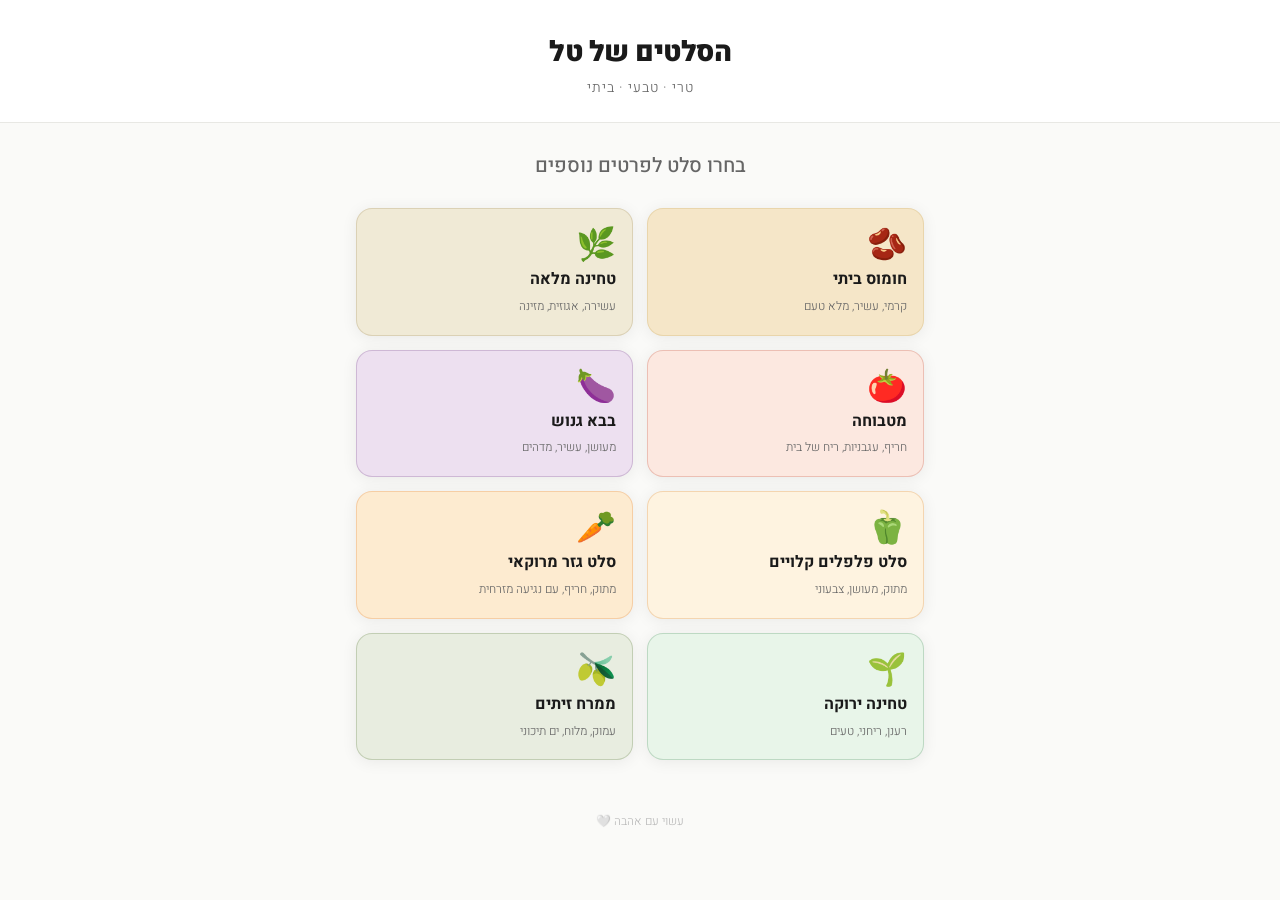
==== index.html @ 0dfb6240 "Initial site: הסלטים של טל Customer-facing dip pages with QR code support, admin management panel, a" ====
<!DOCTYPE html>
<html lang="he" dir="rtl">
<head>
  <meta charset="UTF-8" />
  <meta name="viewport" content="width=device-width, initial-scale=1.0" />
  <title>הסלטים של טל</title>
  <meta name="description" content="סלטים ביתיים טריים, טבעיים, עם אהבה" />
  <link rel="stylesheet" href="styles.css" />
</head>
<body>

  <header class="site-header">
    <div class="brand">הסלטים של טל</div>
    <div class="tagline">טרי · טבעי · ביתי</div>
  </header>

  <div class="page-intro">
    <h2>בחרו סלט לפרטים נוספים</h2>
  </div>

  <div class="dips-grid" id="dips-grid">
    <!-- Cards injected by JS -->
  </div>

  <footer class="site-footer">
    עשוי עם אהבה 🤍
  </footer>

  <script src="data.js"></script>
  <script>
    const grid = document.getElementById('dips-grid');

    Object.entries(dips).forEach(([id, dip]) => {
      const card = document.createElement('a');
      card.href = `dip.html?id=${id}`;
      card.className = 'dip-card';
      card.style.borderColor = dip.accent + '44';
      card.style.background = dip.color;

      card.innerHTML = `
        <span class="card-emoji">${dip.emoji}</span>
        <div class="card-name">${dip.name}</div>
        <div class="card-tagline">${dip.tagline}</div>
      `;

      grid.appendChild(card);
    });
  </script>

</body>
</html>
---- styles.css ----
@import url('https://fonts.googleapis.com/css2?family=Heebo:wght@300;400;500;700;900&display=swap');

*, *::before, *::after {
  box-sizing: border-box;
  margin: 0;
  padding: 0;
}

:root {
  --bg: #fafaf8;
  --text: #1a1a1a;
  --text-muted: #666;
  --border: #e8e8e4;
  --card-shadow: 0 2px 16px rgba(0,0,0,0.07);
  --radius: 16px;
  --radius-sm: 10px;
}

html {
  direction: rtl;
  font-family: 'Heebo', sans-serif;
  background: var(--bg);
  color: var(--text);
  -webkit-font-smoothing: antialiased;
}

body {
  min-height: 100vh;
  padding-bottom: 48px;
}

/* ── Header ── */
.site-header {
  padding: 32px 24px 24px;
  text-align: center;
  border-bottom: 1px solid var(--border);
  background: #fff;
}

.site-header .brand {
  font-size: 28px;
  font-weight: 900;
  letter-spacing: -0.5px;
  color: var(--text);
}

.site-header .tagline {
  font-size: 14px;
  font-weight: 300;
  color: var(--text-muted);
  margin-top: 4px;
  letter-spacing: 1px;
}

/* ── Index page grid ── */
.page-intro {
  padding: 28px 24px 8px;
  text-align: center;
}

.page-intro h2 {
  font-size: 20px;
  font-weight: 500;
  color: var(--text-muted);
}

.dips-grid {
  display: grid;
  grid-template-columns: 1fr 1fr;
  gap: 14px;
  padding: 20px 16px;
  max-width: 600px;
  margin: 0 auto;
}

.dip-card {
  background: #fff;
  border-radius: var(--radius);
  box-shadow: var(--card-shadow);
  padding: 20px 16px;
  text-decoration: none;
  color: inherit;
  display: flex;
  flex-direction: column;
  gap: 8px;
  transition: transform 0.15s ease, box-shadow 0.15s ease;
  border: 1.5px solid transparent;
  cursor: pointer;
}

.dip-card:active {
  transform: scale(0.97);
}

.dip-card .card-emoji {
  font-size: 32px;
  line-height: 1;
}

.dip-card .card-name {
  font-size: 16px;
  font-weight: 700;
  line-height: 1.3;
}

.dip-card .card-tagline {
  font-size: 12px;
  font-weight: 300;
  color: var(--text-muted);
  line-height: 1.4;
}

/* ── Dip detail page ── */
.dip-page {
  max-width: 480px;
  margin: 0 auto;
  padding: 0 0 40px;
}

.dip-hero {
  padding: 36px 24px 28px;
  text-align: center;
}

.dip-hero .dip-emoji {
  font-size: 64px;
  line-height: 1;
  margin-bottom: 16px;
  display: block;
}

.dip-hero .dip-name {
  font-size: 32px;
  font-weight: 900;
  letter-spacing: -0.5px;
}

.dip-hero .dip-tagline {
  font-size: 16px;
  font-weight: 300;
  color: var(--text-muted);
  margin-top: 6px;
  font-style: italic;
}

.section-card {
  background: #fff;
  border-radius: var(--radius);
  box-shadow: var(--card-shadow);
  margin: 0 16px 14px;
  overflow: hidden;
}

.section-card .section-label {
  font-size: 11px;
  font-weight: 700;
  letter-spacing: 1.5px;
  text-transform: uppercase;
  color: var(--text-muted);
  padding: 16px 20px 4px;
}

.section-card .section-body {
  padding: 8px 20px 20px;
  font-size: 15px;
  font-weight: 400;
  line-height: 1.7;
  color: var(--text);
}

.ingredients-list {
  list-style: none;
  display: flex;
  flex-wrap: wrap;
  gap: 8px;
  padding: 8px 20px 20px;
}

.ingredients-list li {
  font-size: 13px;
  font-weight: 500;
  padding: 5px 12px;
  border-radius: 99px;
  background: var(--bg);
  border: 1px solid var(--border);
}

.uses-list {
  list-style: none;
  padding: 8px 20px 20px;
  display: flex;
  flex-direction: column;
  gap: 10px;
}

.uses-list li {
  font-size: 15px;
  display: flex;
  align-items: flex-start;
  gap: 10px;
}

.uses-list li::before {
  content: "✓";
  font-weight: 700;
  flex-shrink: 0;
  margin-top: 2px;
}

/* ── Back button ── */
.back-btn {
  display: inline-flex;
  align-items: center;
  gap: 6px;
  padding: 10px 20px;
  margin: 20px 16px 0;
  background: none;
  border: 1.5px solid var(--border);
  border-radius: 99px;
  font-family: 'Heebo', sans-serif;
  font-size: 14px;
  font-weight: 500;
  cursor: pointer;
  color: var(--text-muted);
  text-decoration: none;
  transition: border-color 0.15s, color 0.15s;
}

.back-btn:hover {
  border-color: var(--text);
  color: var(--text);
}

/* ── Footer ── */
.site-footer {
  text-align: center;
  padding: 32px 24px 0;
  font-size: 12px;
  color: #bbb;
  font-weight: 300;
}

/* ── Not found ── */
.not-found {
  text-align: center;
  padding: 60px 24px;
  color: var(--text-muted);
}

.not-found .big-emoji {
  font-size: 56px;
  display: block;
  margin-bottom: 16px;
}

.not-found h2 {
  font-size: 22px;
  font-weight: 700;
  margin-bottom: 8px;
  color: var(--text);
}

/* ── QR helper page ── */
.qr-page {
  max-width: 600px;
  margin: 0 auto;
  padding: 24px 16px 48px;
}

.qr-page h2 {
  font-size: 22px;
  font-weight: 700;
  margin-bottom: 6px;
}

.qr-page .subtitle {
  font-size: 14px;
  color: var(--text-muted);
  margin-bottom: 24px;
}

.qr-item {
  background: #fff;
  border-radius: var(--radius);
  box-shadow: var(--card-shadow);
  padding: 20px;
  margin-bottom: 14px;
  display: flex;
  align-items: center;
  gap: 16px;
}

.qr-item .qr-info {
  flex: 1;
}

.qr-item .qr-name {
  font-size: 17px;
  font-weight: 700;
}

.qr-item .qr-url {
  font-size: 11px;
  color: var(--text-muted);
  margin-top: 4px;
  word-break: break-all;
  direction: ltr;
  text-align: right;
}

.qr-item .qr-code-box {
  flex-shrink: 0;
}

.qr-item img {
  display: block;
  border-radius: 8px;
}

.qr-note {
  font-size: 13px;
  color: var(--text-muted);
  background: #fff;
  border-radius: var(--radius-sm);
  padding: 16px;
  border: 1px solid var(--border);
  line-height: 1.6;
  margin-bottom: 24px;
}

/* ── Responsive ── */
@media (max-width: 360px) {
  .dips-grid {
    grid-template-columns: 1fr;
  }
}
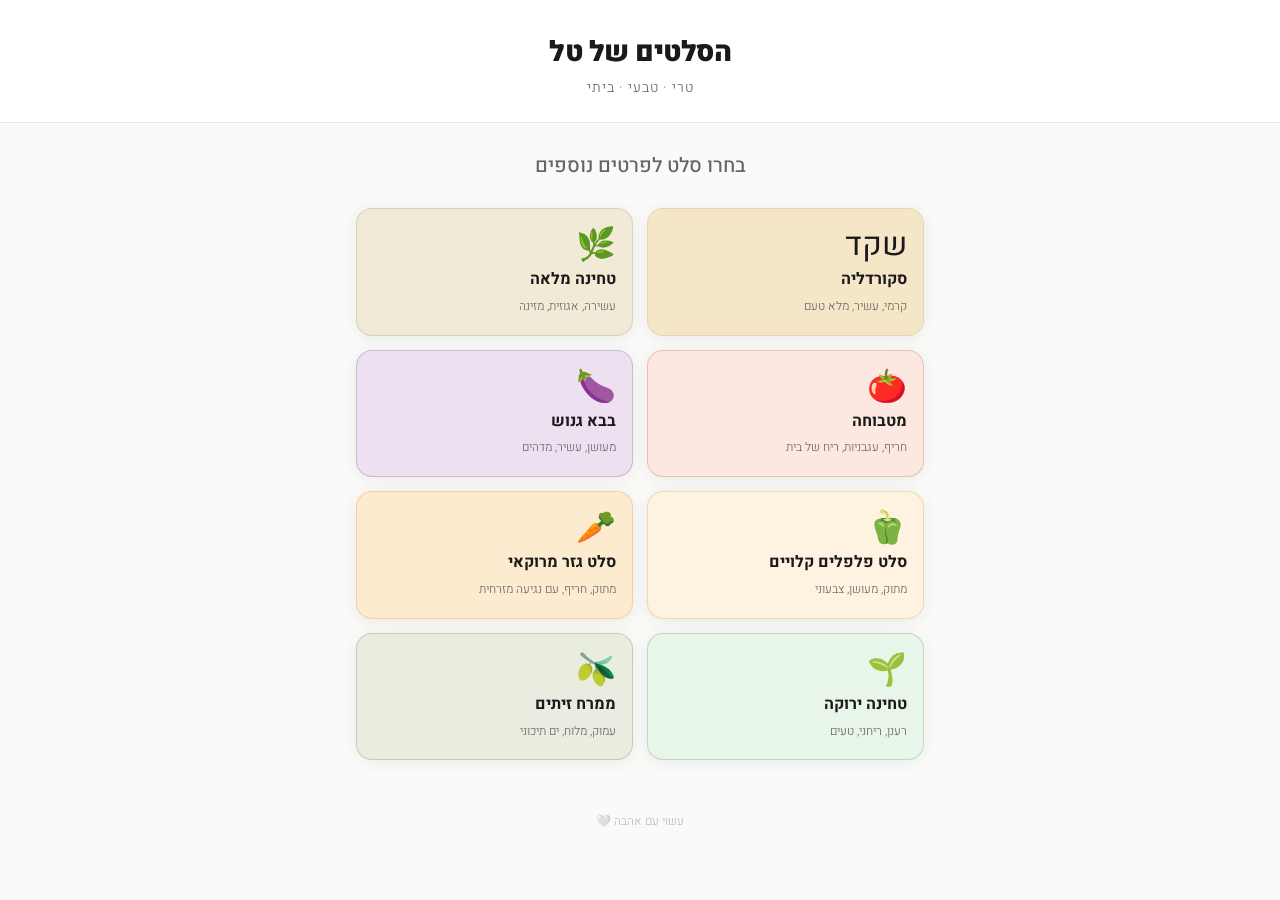
==== commit 514fe349: "Fix stale data — bypass cache with fetch() on customer pages Pages now fetch data.js with cache:no-c" ====
--- a/index.html
+++ b/index.html
@@ -26,25 +26,31 @@
     עשוי עם אהבה 🤍
   </footer>
 
-  <script src="data.js"></script>
   <script>
-    const grid = document.getElementById('dips-grid');
+    // Always fetch fresh data — bypasses browser cache
+    fetch('data.js', { cache: 'no-cache' })
+      .then(r => r.text())
+      .then(code => {
+        const getData = new Function(code + '; return dips;');
+        renderGrid(getData());
+      });
 
-    Object.entries(dips).forEach(([id, dip]) => {
-      const card = document.createElement('a');
-      card.href = `dip.html?id=${id}`;
-      card.className = 'dip-card';
-      card.style.borderColor = dip.accent + '44';
-      card.style.background = dip.color;
-
-      card.innerHTML = `
-        <span class="card-emoji">${dip.emoji}</span>
-        <div class="card-name">${dip.name}</div>
-        <div class="card-tagline">${dip.tagline}</div>
-      `;
-
-      grid.appendChild(card);
-    });
+    function renderGrid(dips) {
+      const grid = document.getElementById('dips-grid');
+      Object.entries(dips).forEach(([id, dip]) => {
+        const card = document.createElement('a');
+        card.href = `dip.html?id=${id}`;
+        card.className = 'dip-card';
+        card.style.borderColor = dip.accent + '44';
+        card.style.background = dip.color;
+        card.innerHTML = `
+          <span class="card-emoji">${dip.emoji}</span>
+          <div class="card-name">${dip.name}</div>
+          <div class="card-tagline">${dip.tagline}</div>
+        `;
+        grid.appendChild(card);
+      });
+    }
   </script>
 
 </body>
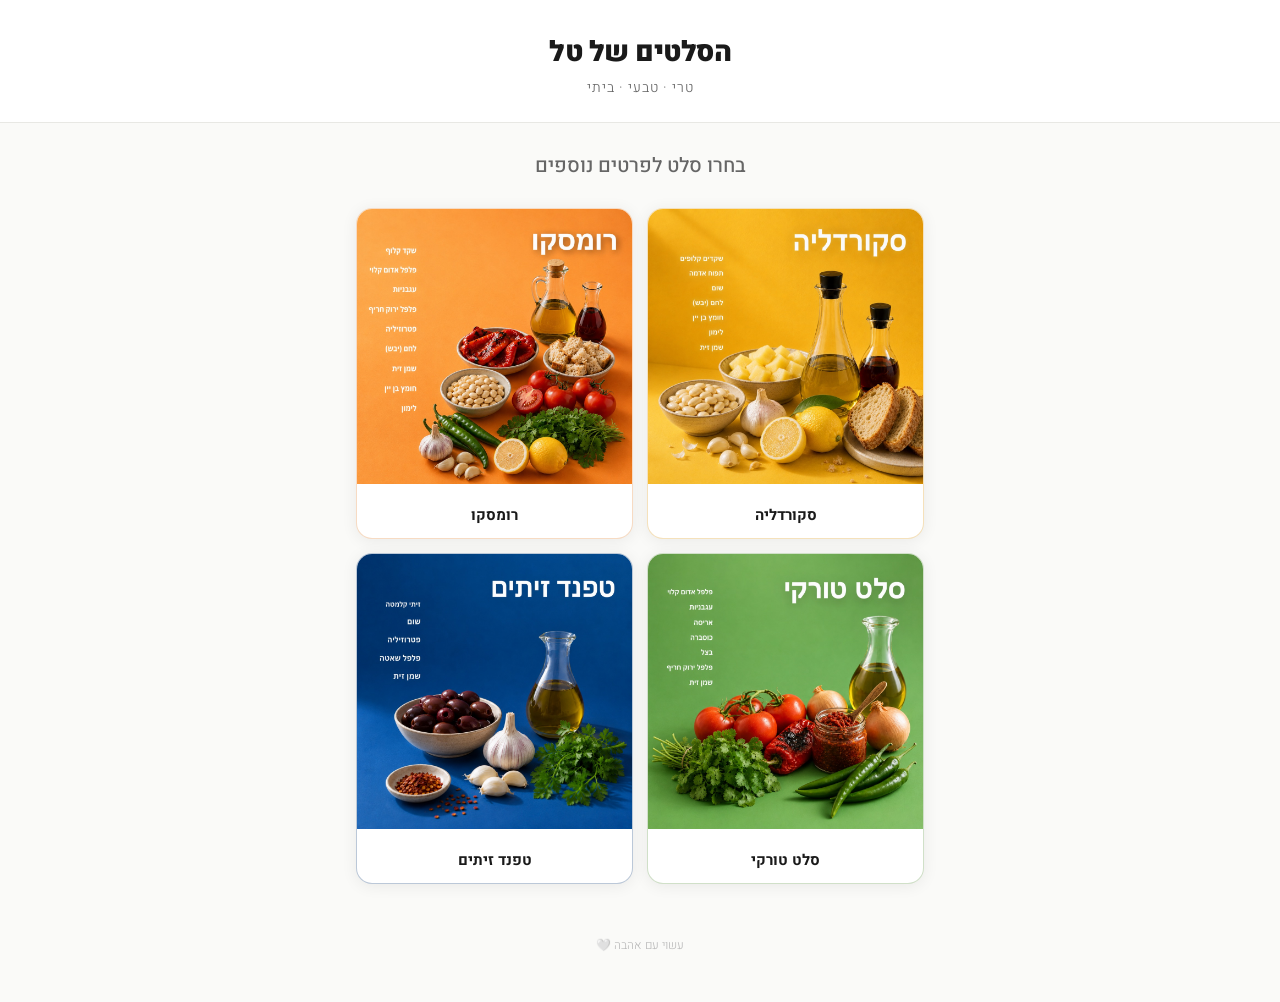
==== commit f0bf24cc: "Switch to photo-based dips: new 4-dip lineup + admin photo upload - data.js: replace 8 emoji dips wi" ====
--- a/index.html
+++ b/index.html
@@ -42,12 +42,23 @@
         card.href = `dip.html?id=${id}`;
         card.className = 'dip-card';
         card.style.borderColor = dip.accent + '44';
-        card.style.background = dip.color;
-        card.innerHTML = `
-          <span class="card-emoji">${dip.emoji}</span>
-          <div class="card-name">${dip.name}</div>
-          <div class="card-tagline">${dip.tagline}</div>
-        `;
+
+        if (dip.image) {
+          // Photo card — the graphic already shows the name
+          card.classList.add('dip-card-photo');
+          card.innerHTML = `
+            <div class="card-photo"><img src="${dip.image}" alt="${dip.name}" loading="lazy" /></div>
+            <div class="card-caption">${dip.name}</div>
+          `;
+        } else {
+          // Fallback — emoji + color
+          card.style.background = dip.color;
+          card.innerHTML = `
+            <span class="card-emoji">${dip.emoji}</span>
+            <div class="card-name">${dip.name}</div>
+            <div class="card-tagline">${dip.tagline}</div>
+          `;
+        }
         grid.appendChild(card);
       });
     }
--- a/styles.css
+++ b/styles.css
@@ -110,6 +110,32 @@
   line-height: 1.4;
 }
 
+/* Photo cards — full graphic + name caption */
+.dip-card-photo {
+  padding: 0;
+  overflow: hidden;
+}
+
+.dip-card-photo .card-photo {
+  width: 100%;
+  aspect-ratio: 1 / 1;
+  background: var(--bg);
+}
+
+.dip-card-photo .card-photo img {
+  width: 100%;
+  height: 100%;
+  object-fit: cover;
+  display: block;
+}
+
+.dip-card-photo .card-caption {
+  font-size: 15px;
+  font-weight: 700;
+  text-align: center;
+  padding: 12px 10px;
+}
+
 /* ── Dip detail page ── */
 .dip-page {
   max-width: 480px;
@@ -141,6 +167,28 @@
   color: var(--text-muted);
   margin-top: 6px;
   font-style: italic;
+}
+
+/* Photo hero — the full graphic */
+.dip-hero-img {
+  margin: 16px 16px 0;
+  border-radius: var(--radius);
+  overflow: hidden;
+  box-shadow: var(--card-shadow);
+}
+
+.dip-hero-img img {
+  width: 100%;
+  display: block;
+}
+
+.dip-tagline-under {
+  text-align: center;
+  font-size: 16px;
+  font-weight: 300;
+  font-style: italic;
+  color: var(--text-muted);
+  margin: 14px 24px 0;
 }
 
 .section-card {
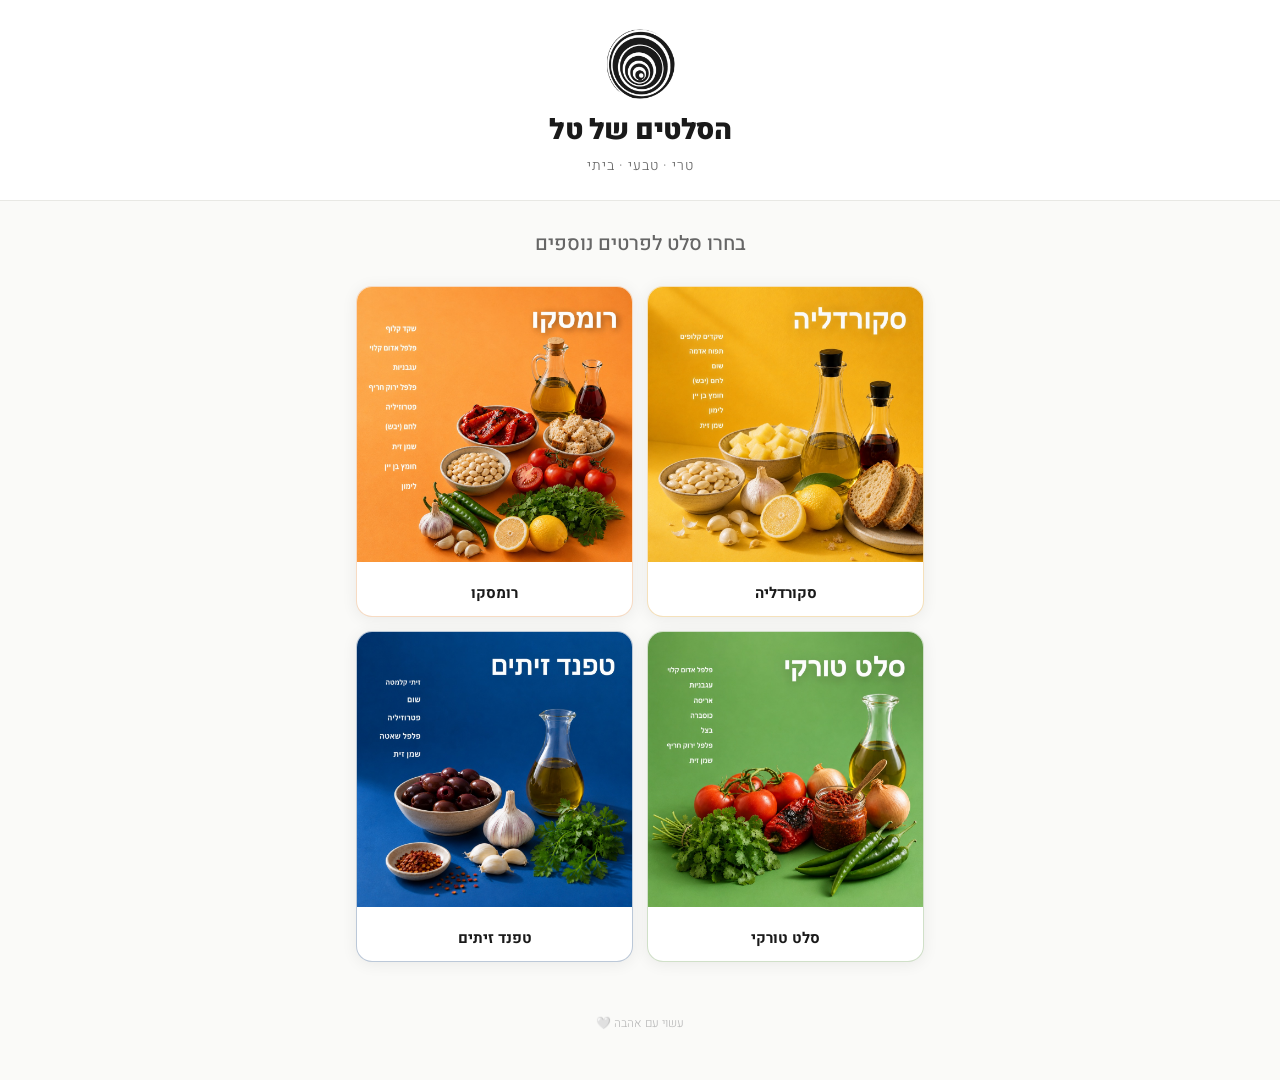
==== commit 2f71cbfd: "Add brand logo to site header + favicon Cleaned up the concentric-circles logo from the source photo" ====
--- a/index.html
+++ b/index.html
@@ -5,11 +5,13 @@
   <meta name="viewport" content="width=device-width, initial-scale=1.0" />
   <title>הסלטים של טל</title>
   <meta name="description" content="סלטים ביתיים טריים, טבעיים, עם אהבה" />
+  <link rel="icon" type="image/png" href="logo.png" />
   <link rel="stylesheet" href="styles.css" />
 </head>
 <body>
 
   <header class="site-header">
+    <img class="site-logo" src="logo.png" alt="הסלטים של טל" />
     <div class="brand">הסלטים של טל</div>
     <div class="tagline">טרי · טבעי · ביתי</div>
   </header>
--- a/styles.css
+++ b/styles.css
@@ -31,10 +31,18 @@
 
 /* ── Header ── */
 .site-header {
-  padding: 32px 24px 24px;
+  padding: 28px 24px 24px;
   text-align: center;
   border-bottom: 1px solid var(--border);
   background: #fff;
+}
+
+.site-header .site-logo {
+  width: 72px;
+  height: 72px;
+  object-fit: contain;
+  display: block;
+  margin: 0 auto 10px;
 }
 
 .site-header .brand {
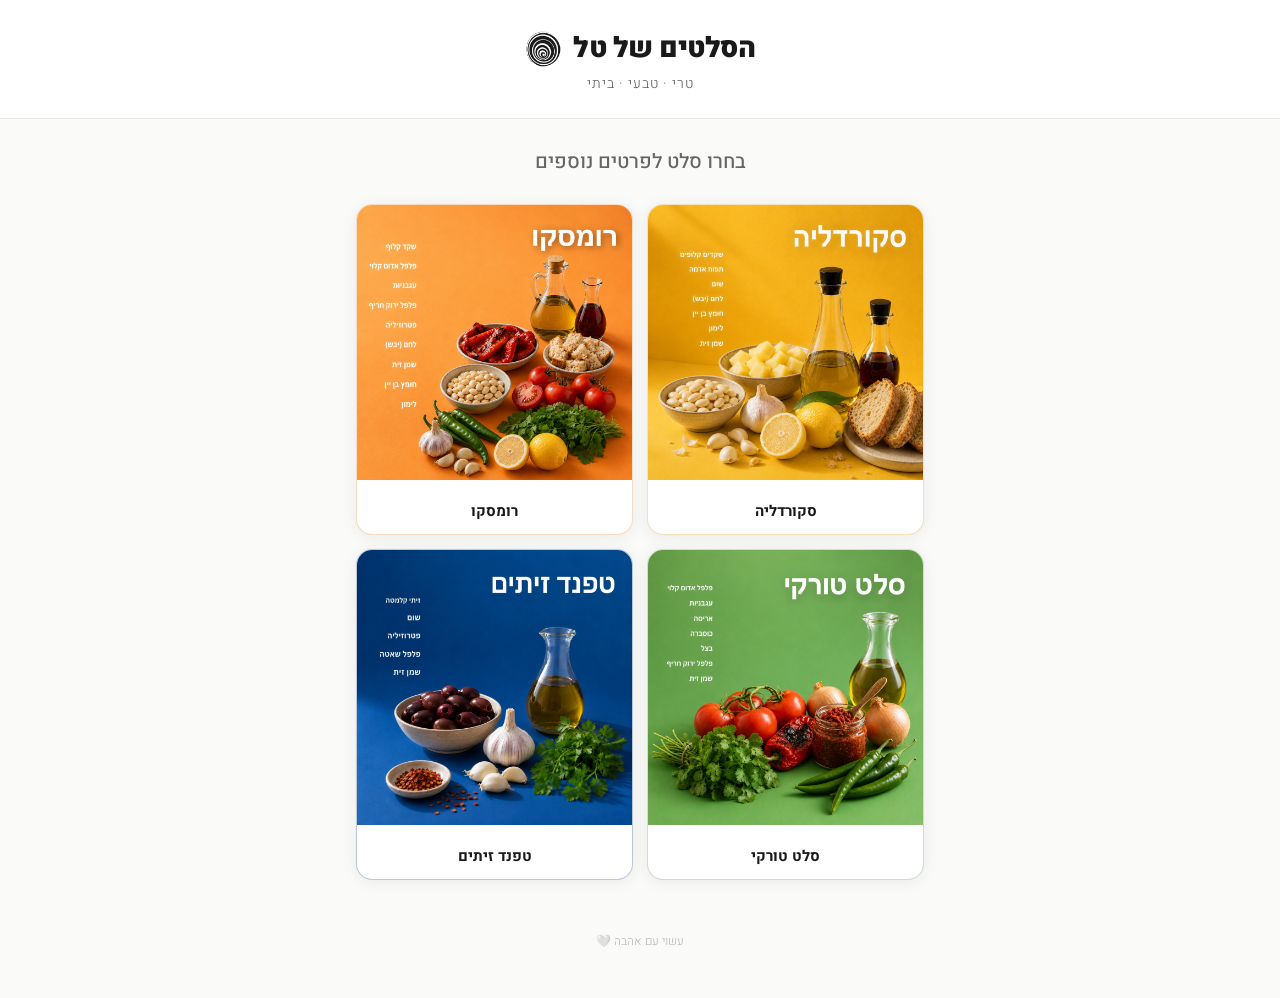
==== commit c1de71e0: "Header: place logo inline to the right of the brand name Co-Authored-By: Claude Opus 4.8 <noreply@an" ====
--- a/index.html
+++ b/index.html
@@ -11,8 +11,10 @@
 <body>
 
   <header class="site-header">
-    <img class="site-logo" src="logo.png" alt="הסלטים של טל" />
-    <div class="brand">הסלטים של טל</div>
+    <div class="brand-row">
+      <img class="site-logo" src="logo.png" alt="הסלטים של טל" />
+      <div class="brand">הסלטים של טל</div>
+    </div>
     <div class="tagline">טרי · טבעי · ביתי</div>
   </header>
 
--- a/styles.css
+++ b/styles.css
@@ -37,12 +37,20 @@
   background: #fff;
 }
 
+.site-header .brand-row {
+  display: flex;
+  align-items: center;
+  justify-content: center;
+  gap: 12px;
+  flex-direction: row-reverse;
+}
+
 .site-header .site-logo {
-  width: 72px;
-  height: 72px;
+  width: 36px;
+  height: 36px;
   object-fit: contain;
   display: block;
-  margin: 0 auto 10px;
+  flex-shrink: 0;
 }
 
 .site-header .brand {
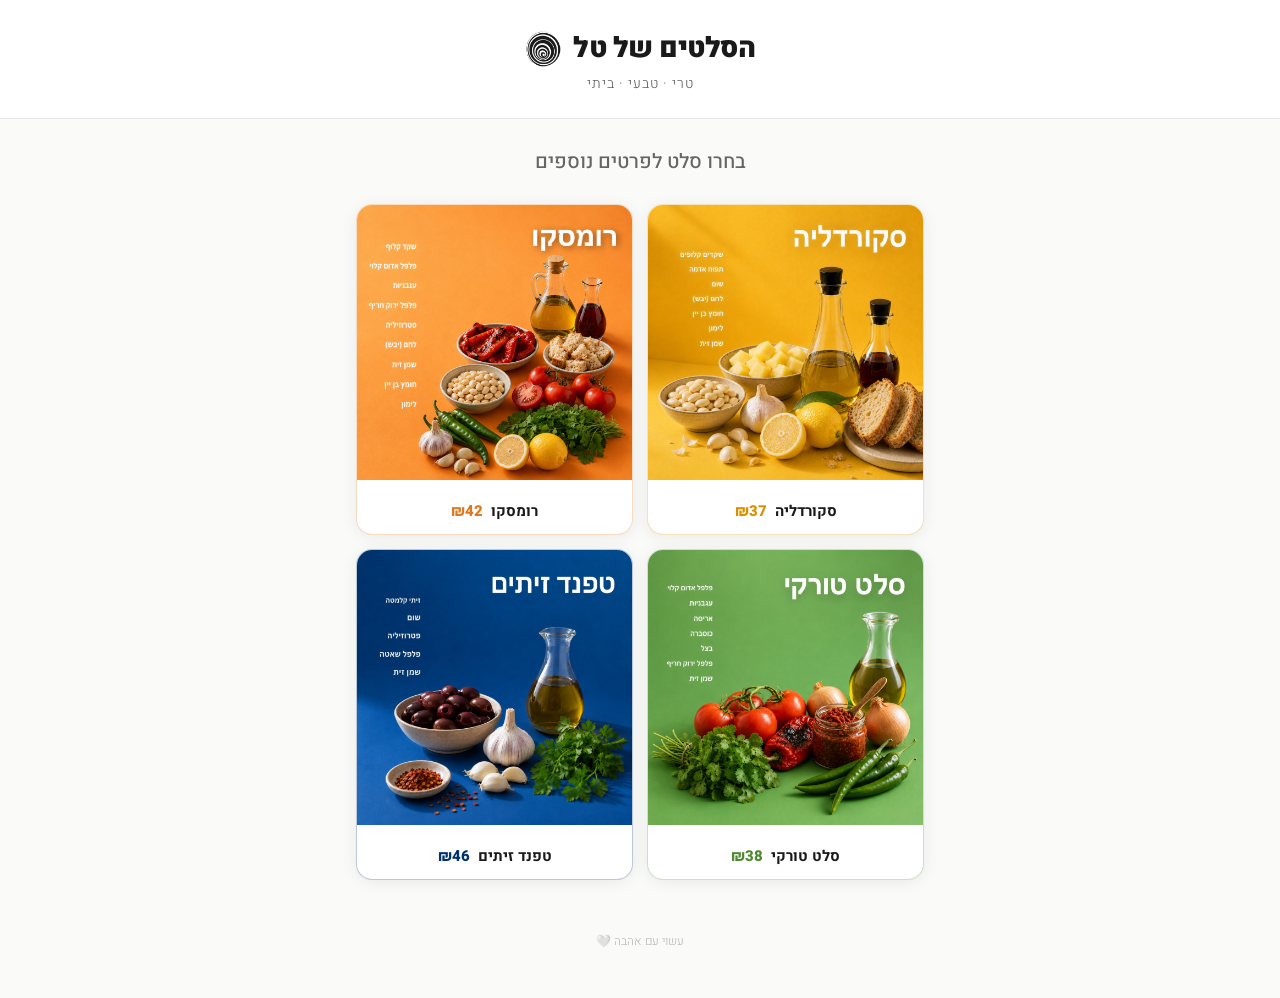
==== commit 5d7d4c98: "Add per-dip estimated weight: dip page, home cards, admin form New optional `weight` field shown nex" ====
--- a/index.html
+++ b/index.html
@@ -47,12 +47,19 @@
         card.className = 'dip-card';
         card.style.borderColor = dip.accent + '44';
 
+        const priceHTML = dip.price
+          ? `<span class="card-price" style="color:${dip.accent}">₪${dip.price}</span>`
+          : '';
+        const weightHTML = dip.weight
+          ? `<span class="card-weight">כ-${dip.weight}</span>`
+          : '';
+
         if (dip.image) {
           // Photo card — the graphic already shows the name
           card.classList.add('dip-card-photo');
           card.innerHTML = `
             <div class="card-photo"><img src="${dip.image}" alt="${dip.name}" loading="lazy" /></div>
-            <div class="card-caption">${dip.name}</div>
+            <div class="card-caption">${dip.name}${priceHTML}${weightHTML}</div>
           `;
         } else {
           // Fallback — emoji + color
@@ -61,6 +68,7 @@
             <span class="card-emoji">${dip.emoji}</span>
             <div class="card-name">${dip.name}</div>
             <div class="card-tagline">${dip.tagline}</div>
+            ${priceHTML}${weightHTML}
           `;
         }
         grid.appendChild(card);
--- a/styles.css
+++ b/styles.css
@@ -150,6 +150,22 @@
   font-weight: 700;
   text-align: center;
   padding: 12px 10px;
+  display: flex;
+  align-items: center;
+  justify-content: center;
+  gap: 8px;
+}
+
+.card-price {
+  font-weight: 800;
+  font-size: 15px;
+}
+
+.card-weight {
+  font-weight: 500;
+  font-size: 12px;
+  color: var(--text-muted);
+  margin-right: 6px;
 }
 
 /* ── Dip detail page ── */
@@ -205,6 +221,26 @@
   font-style: italic;
   color: var(--text-muted);
   margin: 14px 24px 0;
+}
+
+.dip-price-row {
+  display: flex;
+  align-items: baseline;
+  justify-content: center;
+  gap: 10px;
+  margin: 12px 24px 0;
+  flex-wrap: wrap;
+}
+
+.dip-price {
+  font-size: 26px;
+  font-weight: 900;
+}
+
+.dip-weight {
+  font-size: 15px;
+  font-weight: 500;
+  color: var(--text-muted);
 }
 
 .section-card {
